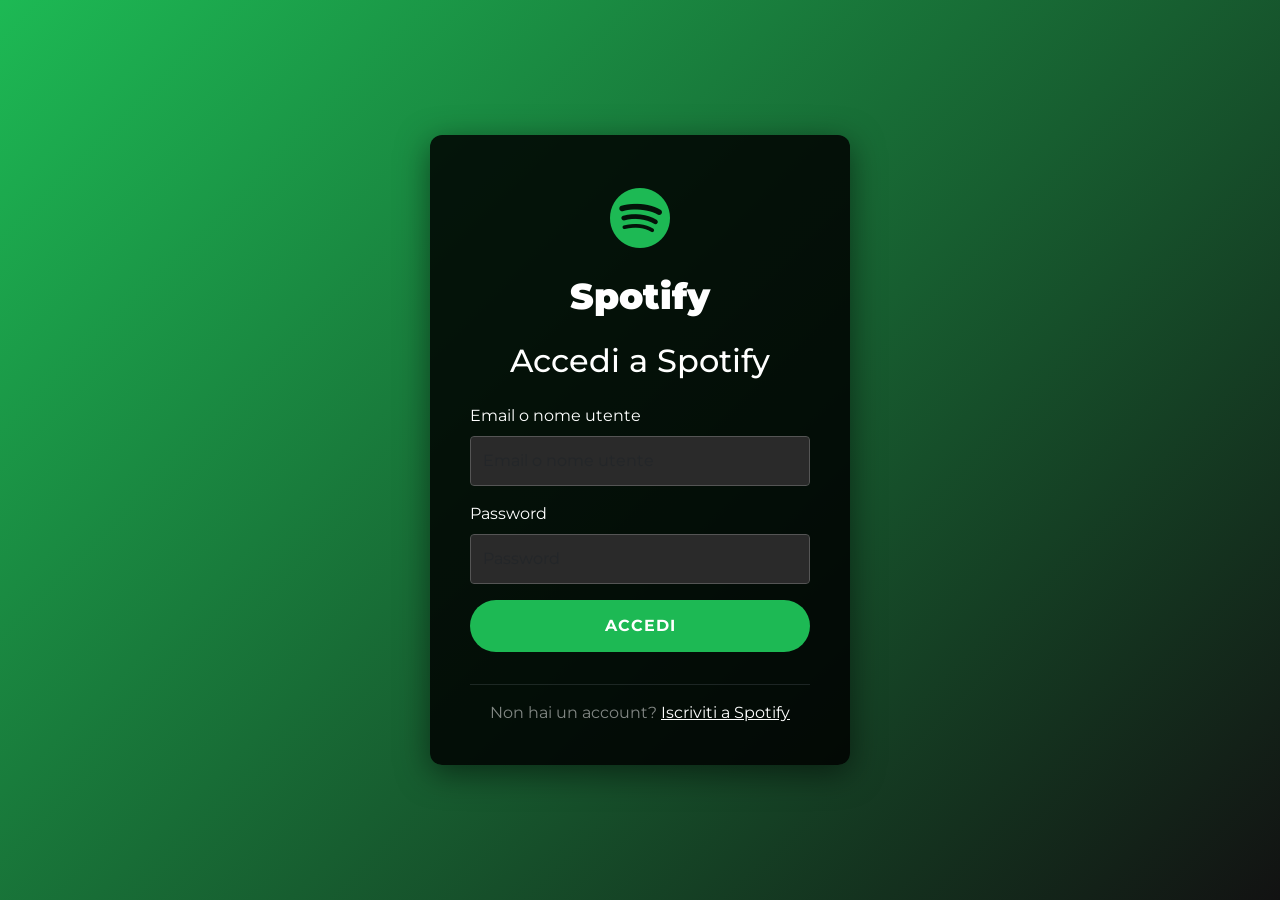
==== index.html @ 3b3cdcdb "Correzioni react" ====
<!DOCTYPE html>
<html lang="it">
<head>
    <meta charset="UTF-8">
    <meta name="viewport" content="width=device-width, initial-scale=1.0">
    <title>Spotify Clone</title>
    <!-- Bootstrap CSS -->
    <link href="https://cdn.jsdelivr.net/npm/bootstrap@5.3.2/dist/css/bootstrap.min.css" rel="stylesheet">
    <!-- Bootstrap Icons -->
    <link rel="stylesheet" href="https://cdn.jsdelivr.net/npm/bootstrap-icons@1.11.1/font/bootstrap-icons.css">
    <!-- Google Fonts -->
    <link rel="preconnect" href="https://fonts.googleapis.com">
    <link href="https://fonts.googleapis.com/css2?family=Montserrat:wght@400;500;600;700;800;900&display=swap" rel="stylesheet">
    <!-- CSS personalizzato -->
    <link rel="stylesheet" href="style.css">
</head>
<body>

    <!-- SCHERMATA DI LOGIN -->
    <div id="loginScreen" class="login-screen">
        <div class="login-box">
            <div class="text-center mb-4">
                <i class="bi bi-spotify spotify-logo"></i>
                <h1 class="login-title">Spotify</h1>
            </div>
            <h2 class="text-center text-white mb-4">Accedi a Spotify</h2>
            <form id="loginForm">
                <div class="mb-3">
                    <label class="form-label text-white">Email o nome utente</label>
                    <input type="text" class="form-control login-input" id="loginUser" placeholder="Email o nome utente">
                    <div id="loginEmailError" class="text-danger small mt-1 d-none">Inserisci un'email o un nome utente valido.</div>
                </div>
                <div class="mb-3">
                    <label class="form-label text-white">Password</label>
                    <input type="password" class="form-control login-input" id="loginPass" placeholder="Password">
                </div>
                <button type="submit" class="btn btn-spotify w-100 mb-3" id="loginSubmitBtn">ACCEDI</button>
                <hr class="text-secondary">
                <div class="text-center text-white-50">
                    Non hai un account? <a href="#" class="text-white">Iscriviti a Spotify</a>
                </div>
            </form>
        </div>
    </div>

    <!-- APP PRINCIPALE -->
    <div id="mainApp" class="app-container d-none">

        <!-- SIDEBAR -->
        <aside class="sidebar">
            <div class="logo-container" id="logoBtn" style="cursor: pointer;" title="Vai alla Home">
                <i class="bi bi-spotify"></i>
                <span>Spotify</span>
            </div>

            <nav class="main-nav">
                <a href="#" class="nav-link active" data-page="home">
                    <i class="bi bi-house-door-fill"></i>
                    <span>Home</span>
                </a>
                <a href="#" class="nav-link" data-page="search">
                    <i class="bi bi-search"></i>
                    <span>Cerca</span>
                </a>
                <a href="#" class="nav-link" data-page="library">
                    <i class="bi bi-music-note-list"></i>
                    <span>La tua libreria</span>
                </a>
            </nav>

            <div class="playlist-actions">
                <a href="#" class="nav-link" id="createPlaylistBtn">
                    <div class="action-icon"><i class="bi bi-plus-lg"></i></div>
                    <span>Crea playlist</span>
                </a>
                <a href="#" class="nav-link" data-page="liked">
                    <div class="action-icon liked-icon"><i class="bi bi-heart-fill"></i></div>
                    <span>Brani che ti piacciono</span>
                </a>
            </div>

            <hr class="sidebar-divider">

            <div class="user-playlists" id="userPlaylists">
                <!-- Playlist generate da JS -->
            </div>
        </aside>

        <!-- AREA PRINCIPALE -->
        <main class="main-content">
            <header class="top-bar">
                <div class="nav-buttons">
                    <button class="nav-btn" id="backBtn"><i class="bi bi-chevron-left"></i></button>
                    <button class="nav-btn" id="forwardBtn"><i class="bi bi-chevron-right"></i></button>
                </div>
                <div class="user-menu">
                    <button class="user-btn">
                        <i class="bi bi-person-circle"></i>
                        <span id="userName">Utente</span>
                        <i class="bi bi-caret-down-fill small"></i>
                    </button>
                </div>
            </header>

            <div class="content-area" id="contentArea">
                <!-- Contenuto dinamico -->
            </div>
        </main>

        <!-- PLAYER IN BASSO -->
        <footer class="player">
            <div class="player-left">
                <img id="playerCover" src="" alt="" class="player-cover" style="display:none;">
                <div class="player-track-info">
                    <div class="track-title" id="playerTitle">Nessun brano in riproduzione</div>
                    <div class="track-artist" id="playerArtist">--</div>
                </div>
                <button class="btn-icon ms-3" id="likeBtn"><i class="bi bi-heart"></i></button>
            </div>

            <div class="player-center">
                <div class="player-controls">
                    <button class="btn-icon" id="shuffleBtn"><i class="bi bi-shuffle"></i></button>
                    <button class="btn-icon" id="prevBtn"><i class="bi bi-skip-start-fill"></i></button>
                    <button class="btn-play" id="playBtn"><i class="bi bi-play-fill"></i></button>
                    <button class="btn-icon" id="nextBtn"><i class="bi bi-skip-end-fill"></i></button>
                    <button class="btn-icon" id="repeatBtn"><i class="bi bi-repeat"></i></button>
                </div>
                <div class="player-progress">
                    <span class="time-text" id="currentTime">0:00</span>
                    <div class="progress-bar-container" id="progressContainer">
                        <div class="progress-bar-fill" id="progressFill"></div>
                    </div>
                    <span class="time-text" id="totalTime">0:00</span>
                </div>
            </div>

            <div class="player-right">
                <button class="btn-icon"><i class="bi bi-music-note-list"></i></button>
                <button class="btn-icon"><i class="bi bi-pc-display"></i></button>
                <button class="btn-icon" id="volumeBtn"><i class="bi bi-volume-up-fill"></i></button>
                <div class="volume-bar-container" id="volumeContainer">
                    <div class="volume-bar-fill" id="volumeFill" style="width: 70%;"></div>
                </div>
            </div>
        </footer>
    </div>

    <!-- MODAL CREA PLAYLIST -->
    <div class="modal fade" id="playlistModal" tabindex="-1">
        <div class="modal-dialog modal-dialog-centered">
            <div class="modal-content bg-dark text-white">
                <div class="modal-header border-secondary">
                    <h5 class="modal-title">Crea nuova playlist</h5>
                    <button type="button" class="btn-close btn-close-white" data-bs-dismiss="modal"></button>
                </div>
                <div class="modal-body">
                    <input type="text" class="form-control login-input" id="newPlaylistName" placeholder="Nome playlist">
                </div>
                <div class="modal-footer border-secondary">
                    <button type="button" class="btn btn-outline-light" data-bs-dismiss="modal">Annulla</button>
                    <button type="button" class="btn btn-spotify" id="confirmPlaylistBtn">Crea</button>
                </div>
            </div>
        </div>
    </div>

    <!-- MODAL MODIFICA PROFILO -->
    <div class="modal fade" id="profileModal" tabindex="-1">
        <div class="modal-dialog modal-dialog-centered">
            <div class="modal-content bg-dark text-white">
                <div class="modal-header border-secondary">
                    <h5 class="modal-title">Modifica profilo</h5>
                    <button type="button" class="btn-close btn-close-white" data-bs-dismiss="modal"></button>
                </div>
                <div class="modal-body">
                    <div class="d-flex gap-3 align-items-center">
                        <div class="profile-photo-edit" id="profilePhotoEdit" onclick="document.getElementById('profilePhotoInput').click()">
                            <span id="profilePhotoPlaceholder"><i class="bi bi-camera-fill"></i></span>
                        </div>
                        <div class="flex-grow-1">
                            <label class="form-label text-white">Nome</label>
                            <input type="text" class="form-control login-input" id="editDisplayName" placeholder="Il tuo nome">
                            <small class="text-white-50 d-block mt-2">Clicca sull'immagine per caricare una foto</small>
                        </div>
                    </div>
                    <input type="file" id="profilePhotoInput" accept="image/*" style="display:none;">
                </div>
                <div class="modal-footer border-secondary">
                    <button type="button" class="btn btn-outline-light" data-bs-dismiss="modal">Annulla</button>
                    <button type="button" class="btn btn-spotify" id="saveProfileBtn">Salva</button>
                </div>
            </div>
        </div>
    </div>

    <!-- Player audio nascosto per le anteprime 30s -->
    <audio id="audioPlayer" preload="none"></audio>

    <!-- Bootstrap JS -->
    <script src="https://cdn.jsdelivr.net/npm/bootstrap@5.3.2/dist/js/bootstrap.bundle.min.js"></script>
    <!-- Utility cover SVG e formatDuration -->
    <script src="data.js"></script>
    <!-- iTunes Search API (zero configurazione) -->
    <script src="itunes-api.js"></script>
    <!-- Logica applicazione -->
    <script src="app.js"></script>
</body>
</html>
---- style.css ----
/* ============================================
   SPOTIFY CLONE - STILE TEMA SCURO
   ============================================ */

:root {
    --spotify-green: #1db954;
    --spotify-green-hover: #1ed760;
    --spotify-black: #000000;
    --spotify-dark: #121212;
    --spotify-dark-gray: #181818;
    --spotify-gray: #282828;
    --spotify-light-gray: #b3b3b3;
    --spotify-white: #ffffff;
    --sidebar-bg: #000000;
    --player-bg: #181818;
}

* {
    box-sizing: border-box;
}

body {
    margin: 0;
    padding: 0;
    font-family: 'Montserrat', -apple-system, BlinkMacSystemFont, 'Segoe UI', Roboto, sans-serif;
    background-color: var(--spotify-dark);
    color: var(--spotify-white);
    overflow: hidden;
    height: 100vh;
}

/* ============================================
   SCHERMATA LOGIN
   ============================================ */
.login-screen {
    position: fixed;
    inset: 0;
    background: linear-gradient(135deg, #1db954 0%, #121212 100%);
    display: flex;
    align-items: center;
    justify-content: center;
    z-index: 9999;
}

.login-box {
    background-color: rgba(0, 0, 0, 0.85);
    padding: 40px;
    border-radius: 12px;
    width: 100%;
    max-width: 420px;
    box-shadow: 0 8px 32px rgba(0, 0, 0, 0.5);
}

.spotify-logo {
    font-size: 60px;
    color: var(--spotify-green);
}

.login-title {
    color: var(--spotify-white);
    font-weight: 900;
    font-size: 36px;
    margin-top: 10px;
}

.login-input {
    background-color: #2a2a2a;
    border: 1px solid #555;
    color: var(--spotify-white);
    padding: 12px;
    border-radius: 4px;
}

.login-input:focus {
    background-color: #2a2a2a;
    color: var(--spotify-white);
    border-color: var(--spotify-white);
    box-shadow: none;
}

.btn-spotify {
    background-color: var(--spotify-green);
    color: var(--spotify-white);
    border: none;
    padding: 14px;
    border-radius: 500px;
    font-weight: 700;
    letter-spacing: 1px;
    transition: all 0.2s;
}

.btn-spotify:hover {
    background-color: var(--spotify-green-hover);
    transform: scale(1.04);
    color: var(--spotify-white);
}

/* ============================================
   LAYOUT APP
   ============================================ */
.app-container {
    display: grid;
    grid-template-columns: 240px 1fr;
    grid-template-rows: 1fr 90px;
    grid-template-areas:
        "sidebar main"
        "player player";
    height: 100vh;
}

/* ============================================
   SIDEBAR
   ============================================ */
.sidebar {
    grid-area: sidebar;
    background-color: var(--sidebar-bg);
    padding: 24px 12px;
    overflow-y: auto;
    display: flex;
    flex-direction: column;
}

.logo-container {
    display: flex;
    align-items: center;
    gap: 8px;
    padding: 0 12px 24px;
    color: var(--spotify-white);
    font-size: 24px;
    font-weight: 700;
}

.logo-container i {
    font-size: 36px;
    color: var(--spotify-white);
}

.main-nav, .playlist-actions {
    display: flex;
    flex-direction: column;
    gap: 4px;
    margin-bottom: 16px;
}

.nav-link {
    display: flex;
    align-items: center;
    gap: 16px;
    padding: 8px 12px;
    color: var(--spotify-light-gray);
    text-decoration: none;
    font-weight: 700;
    font-size: 14px;
    border-radius: 4px;
    transition: color 0.2s;
}

.nav-link:hover, .nav-link.active {
    color: var(--spotify-white);
}

.nav-link i {
    font-size: 22px;
}

.action-icon {
    width: 24px;
    height: 24px;
    background-color: var(--spotify-light-gray);
    color: var(--spotify-black);
    display: flex;
    align-items: center;
    justify-content: center;
    border-radius: 2px;
    font-size: 14px;
}

.nav-link:hover .action-icon {
    background-color: var(--spotify-white);
}

.liked-icon {
    background: linear-gradient(135deg, #450af5, #c4efd9);
    color: var(--spotify-white) !important;
}

.sidebar-divider {
    border-color: #282828;
    margin: 8px 12px;
}

.user-playlists {
    flex: 1;
    overflow-y: auto;
    padding: 0 12px;
}

.user-playlist-item {
    color: var(--spotify-light-gray);
    text-decoration: none;
    display: block;
    padding: 6px 0;
    font-size: 14px;
    cursor: pointer;
    transition: color 0.2s;
}

.user-playlist-item:hover {
    color: var(--spotify-white);
}

/* ============================================
   AREA PRINCIPALE
   ============================================ */
.main-content {
    grid-area: main;
    background: linear-gradient(180deg, #1f1f1f 0%, var(--spotify-dark) 300px);
    overflow-y: auto;
    position: relative;
}

.top-bar {
    position: sticky;
    top: 0;
    background-color: rgba(0, 0, 0, 0.5);
    backdrop-filter: blur(10px);
    padding: 16px 32px;
    display: flex;
    justify-content: space-between;
    align-items: center;
    z-index: 10;
}

.nav-buttons {
    display: flex;
    gap: 16px;
}

.nav-btn {
    width: 32px;
    height: 32px;
    background-color: rgba(0, 0, 0, 0.7);
    color: var(--spotify-white);
    border: none;
    border-radius: 50%;
    display: flex;
    align-items: center;
    justify-content: center;
    cursor: pointer;
}

.nav-btn:hover {
    background-color: rgba(0, 0, 0, 0.9);
}

.user-btn {
    display: flex;
    align-items: center;
    gap: 8px;
    background-color: rgba(0, 0, 0, 0.7);
    color: var(--spotify-white);
    border: none;
    padding: 4px 12px 4px 4px;
    border-radius: 500px;
    font-weight: 700;
    cursor: pointer;
}

.user-btn i:first-child {
    font-size: 28px;
}

.user-avatar-img {
    width: 28px;
    height: 28px;
    border-radius: 50%;
    object-fit: cover;
}

/* Anteprima foto nel modal profilo */
.profile-photo-edit {
    width: 100px;
    height: 100px;
    border-radius: 50%;
    background-color: var(--spotify-gray);
    display: flex;
    align-items: center;
    justify-content: center;
    cursor: pointer;
    overflow: hidden;
    flex-shrink: 0;
    background-size: cover;
    background-position: center;
    transition: filter 0.2s;
}

.profile-photo-edit:hover {
    filter: brightness(1.2);
}

.profile-photo-edit i {
    font-size: 32px;
    color: var(--spotify-light-gray);
}

.content-area {
    padding: 24px 32px;
}

/* ============================================
   SEZIONI E CARD
   ============================================ */
.section-title {
    font-size: 24px;
    font-weight: 700;
    color: var(--spotify-white);
    margin: 24px 0 16px;
}

.greeting-title {
    font-size: 32px;
    font-weight: 900;
    margin-bottom: 24px;
}

.card-grid {
    display: grid;
    grid-template-columns: repeat(auto-fill, minmax(180px, 1fr));
    gap: 24px;
}

.album-card {
    background-color: var(--spotify-dark-gray);
    padding: 16px;
    border-radius: 8px;
    transition: background-color 0.3s;
    cursor: pointer;
    position: relative;
}

.album-card:hover {
    background-color: var(--spotify-gray);
}

.album-cover {
    width: 100%;
    aspect-ratio: 1;
    object-fit: cover;
    border-radius: 4px;
    box-shadow: 0 8px 24px rgba(0, 0, 0, 0.5);
    margin-bottom: 16px;
}

.album-title {
    font-size: 16px;
    font-weight: 600;
    color: var(--spotify-white);
    margin-bottom: 4px;
    white-space: nowrap;
    overflow: hidden;
    text-overflow: ellipsis;
}

.album-description {
    font-size: 14px;
    color: var(--spotify-light-gray);
    line-height: 1.4;
    display: -webkit-box;
    -webkit-line-clamp: 2;
    -webkit-box-orient: vertical;
    overflow: hidden;
}

.play-overlay {
    position: absolute;
    bottom: 100px;
    right: 24px;
    width: 48px;
    height: 48px;
    background-color: var(--spotify-green);
    color: var(--spotify-black);
    border-radius: 50%;
    display: flex;
    align-items: center;
    justify-content: center;
    font-size: 24px;
    opacity: 0;
    transform: translateY(8px);
    transition: all 0.3s;
    box-shadow: 0 8px 16px rgba(0, 0, 0, 0.5);
}

.album-card:hover .play-overlay {
    opacity: 1;
    transform: translateY(0);
}

/* CARD QUICK-PLAY (in stile Home) */
.quick-grid {
    display: grid;
    grid-template-columns: repeat(auto-fill, minmax(280px, 1fr));
    gap: 16px;
    margin-bottom: 32px;
}

.quick-card {
    background-color: rgba(255, 255, 255, 0.08);
    border-radius: 4px;
    display: flex;
    align-items: center;
    overflow: hidden;
    cursor: pointer;
    transition: background-color 0.3s;
    position: relative;
}

.quick-card:hover {
    background-color: rgba(255, 255, 255, 0.16);
}

.quick-card img {
    width: 80px;
    height: 80px;
    object-fit: cover;
}

.quick-card-title {
    padding: 0 16px;
    font-weight: 700;
    color: var(--spotify-white);
}

.quick-card .play-overlay-quick {
    position: absolute;
    right: 16px;
    width: 40px;
    height: 40px;
    background-color: var(--spotify-green);
    color: var(--spotify-black);
    border-radius: 50%;
    display: flex;
    align-items: center;
    justify-content: center;
    opacity: 0;
    transition: opacity 0.2s;
}

.quick-card:hover .play-overlay-quick {
    opacity: 1;
}

/* ============================================
   RICERCA
   ============================================ */
.search-bar-container {
    margin-bottom: 32px;
}

.search-input {
    background-color: var(--spotify-white);
    color: var(--spotify-black);
    border: none;
    border-radius: 500px;
    padding: 12px 16px 12px 48px;
    width: 100%;
    max-width: 400px;
    font-weight: 500;
    background-image: url("data:image/svg+xml,%3Csvg xmlns='http://www.w3.org/2000/svg' fill='%23000' viewBox='0 0 16 16'%3E%3Cpath d='M11.742 10.344a6.5 6.5 0 1 0-1.397 1.398h-.001c.03.04.062.078.098.115l3.85 3.85a1 1 0 0 0 1.415-1.414l-3.85-3.85a1.007 1.007 0 0 0-.115-.1zM12 6.5a5.5 5.5 0 1 1-11 0 5.5 5.5 0 0 1 11 0z'/%3E%3C/svg%3E");
    background-repeat: no-repeat;
    background-position: 16px center;
    background-size: 20px;
}

.search-input:focus {
    outline: none;
}

.genre-grid {
    display: grid;
    grid-template-columns: repeat(auto-fill, minmax(180px, 1fr));
    gap: 24px;
}

.genre-card {
    aspect-ratio: 1;
    border-radius: 8px;
    padding: 16px;
    cursor: pointer;
    position: relative;
    overflow: hidden;
    font-size: 22px;
    font-weight: 700;
    transition: transform 0.2s;
}

.genre-card:hover {
    transform: scale(1.03);
}

/* ============================================
   TRACKLIST
   ============================================ */
.tracklist {
    margin-top: 24px;
}

.tracklist-header {
    display: grid;
    grid-template-columns: 40px 1fr 1fr 100px 60px;
    gap: 16px;
    padding: 8px 16px;
    color: var(--spotify-light-gray);
    font-size: 12px;
    text-transform: uppercase;
    letter-spacing: 1px;
    border-bottom: 1px solid #282828;
    margin-bottom: 8px;
}

.track-row {
    display: grid;
    grid-template-columns: 40px 1fr 1fr 100px 60px;
    gap: 16px;
    padding: 8px 16px;
    border-radius: 4px;
    align-items: center;
    cursor: pointer;
    transition: background-color 0.2s;
}

.track-row:hover {
    background-color: rgba(255, 255, 255, 0.1);
}

.track-row.playing .track-name {
    color: var(--spotify-green);
}

.track-number {
    color: var(--spotify-light-gray);
    font-size: 14px;
    text-align: right;
}

.track-row:hover .track-number {
    color: var(--spotify-white);
}

.track-info {
    display: flex;
    align-items: center;
    gap: 12px;
    overflow: hidden;
}

.track-info img {
    width: 40px;
    height: 40px;
    border-radius: 4px;
}

.track-info-text {
    overflow: hidden;
}

.track-name {
    color: var(--spotify-white);
    font-size: 16px;
    white-space: nowrap;
    overflow: hidden;
    text-overflow: ellipsis;
}

.track-artist-small {
    color: var(--spotify-light-gray);
    font-size: 14px;
}

.track-album, .track-duration {
    color: var(--spotify-light-gray);
    font-size: 14px;
    white-space: nowrap;
    overflow: hidden;
    text-overflow: ellipsis;
}

.track-duration {
    text-align: right;
}

/* HEADER PLAYLIST/ALBUM */
.playlist-header {
    display: flex;
    gap: 24px;
    padding: 24px 0;
    align-items: flex-end;
}

.playlist-cover-large {
    width: 232px;
    height: 232px;
    border-radius: 4px;
    box-shadow: 0 8px 24px rgba(0, 0, 0, 0.6);
    object-fit: cover;
}

.playlist-header-info {
    flex: 1;
}

.playlist-type {
    font-size: 12px;
    text-transform: uppercase;
    font-weight: 700;
    margin-bottom: 8px;
}

.playlist-name-large {
    font-size: 72px;
    font-weight: 900;
    line-height: 1;
    margin-bottom: 24px;
}

.playlist-meta {
    color: var(--spotify-light-gray);
    font-size: 14px;
}

.playlist-actions-row {
    display: flex;
    align-items: center;
    gap: 24px;
    padding: 24px 0;
}

.btn-play-large {
    width: 56px;
    height: 56px;
    background-color: var(--spotify-green);
    color: var(--spotify-black);
    border: none;
    border-radius: 50%;
    font-size: 28px;
    display: flex;
    align-items: center;
    justify-content: center;
    cursor: pointer;
    transition: all 0.2s;
}

.btn-play-large:hover {
    transform: scale(1.05);
    background-color: var(--spotify-green-hover);
}

/* ============================================
   PLAYER IN BASSO
   ============================================ */
.player {
    grid-area: player;
    background-color: var(--player-bg);
    border-top: 1px solid #282828;
    display: grid;
    grid-template-columns: 30% 40% 30%;
    align-items: center;
    padding: 0 16px;
}

.player-left {
    display: flex;
    align-items: center;
    gap: 12px;
}

.player-cover {
    width: 56px;
    height: 56px;
    border-radius: 4px;
}

.player-track-info {
    overflow: hidden;
}

.track-title {
    color: var(--spotify-white);
    font-size: 14px;
    font-weight: 500;
    white-space: nowrap;
    overflow: hidden;
    text-overflow: ellipsis;
}

.track-artist {
    color: var(--spotify-light-gray);
    font-size: 11px;
    white-space: nowrap;
    overflow: hidden;
    text-overflow: ellipsis;
}

.player-center {
    display: flex;
    flex-direction: column;
    align-items: center;
    gap: 8px;
}

.player-controls {
    display: flex;
    align-items: center;
    gap: 20px;
}

.btn-icon {
    background: transparent;
    border: none;
    color: var(--spotify-light-gray);
    font-size: 16px;
    cursor: pointer;
    padding: 4px;
    transition: color 0.2s;
}

.btn-icon:hover {
    color: var(--spotify-white);
}

.btn-icon.active {
    color: var(--spotify-green);
}

.btn-play {
    width: 32px;
    height: 32px;
    background-color: var(--spotify-white);
    color: var(--spotify-black);
    border: none;
    border-radius: 50%;
    font-size: 18px;
    display: flex;
    align-items: center;
    justify-content: center;
    cursor: pointer;
    transition: transform 0.2s;
}

.btn-play:hover {
    transform: scale(1.06);
}

.player-progress {
    display: flex;
    align-items: center;
    gap: 8px;
    width: 100%;
    max-width: 600px;
}

.time-text {
    color: var(--spotify-light-gray);
    font-size: 11px;
    min-width: 35px;
    text-align: center;
}

.progress-bar-container {
    flex: 1;
    height: 4px;
    background-color: #4f4f4f;
    border-radius: 2px;
    cursor: pointer;
    position: relative;
    overflow: hidden;
}

.progress-bar-fill {
    height: 100%;
    background-color: var(--spotify-light-gray);
    border-radius: 2px;
    width: 0%;
    transition: width 0.1s linear;
}

.progress-bar-container:hover .progress-bar-fill {
    background-color: var(--spotify-green);
}

.player-right {
    display: flex;
    justify-content: flex-end;
    align-items: center;
    gap: 12px;
}

.volume-bar-container {
    width: 100px;
    height: 4px;
    background-color: #4f4f4f;
    border-radius: 2px;
    cursor: pointer;
    overflow: hidden;
}

.volume-bar-fill {
    height: 100%;
    background-color: var(--spotify-light-gray);
    border-radius: 2px;
}

.volume-bar-container:hover .volume-bar-fill {
    background-color: var(--spotify-green);
}

/* ============================================
   LOADING STATE
   ============================================ */
.spinner-border.text-success {
    color: var(--spotify-green) !important;
}

/* ============================================
   SCROLLBAR
   ============================================ */
::-webkit-scrollbar {
    width: 12px;
}

::-webkit-scrollbar-track {
    background: transparent;
}

::-webkit-scrollbar-thumb {
    background: #535353;
    border-radius: 6px;
    border: 3px solid var(--spotify-dark);
}

::-webkit-scrollbar-thumb:hover {
    background: #b3b3b3;
}

/* ============================================
   RESPONSIVE
   ============================================ */
@media (max-width: 768px) {
    .app-container {
        grid-template-columns: 80px 1fr;
    }
    .nav-link span, .logo-container span, .user-playlists {
        display: none;
    }
    .playlist-name-large {
        font-size: 40px;
    }
    .playlist-header {
        flex-direction: column;
        align-items: center;
        text-align: center;
    }
    .player-left, .player-right {
        gap: 4px;
    }
    .volume-bar-container {
        width: 60px;
    }
    .track-album {
        display: none;
    }
    .tracklist-header, .track-row {
        grid-template-columns: 40px 1fr 60px;
    }
    .tracklist-header > :nth-child(3),
    .track-row > :nth-child(3) {
        display: none;
    }
}
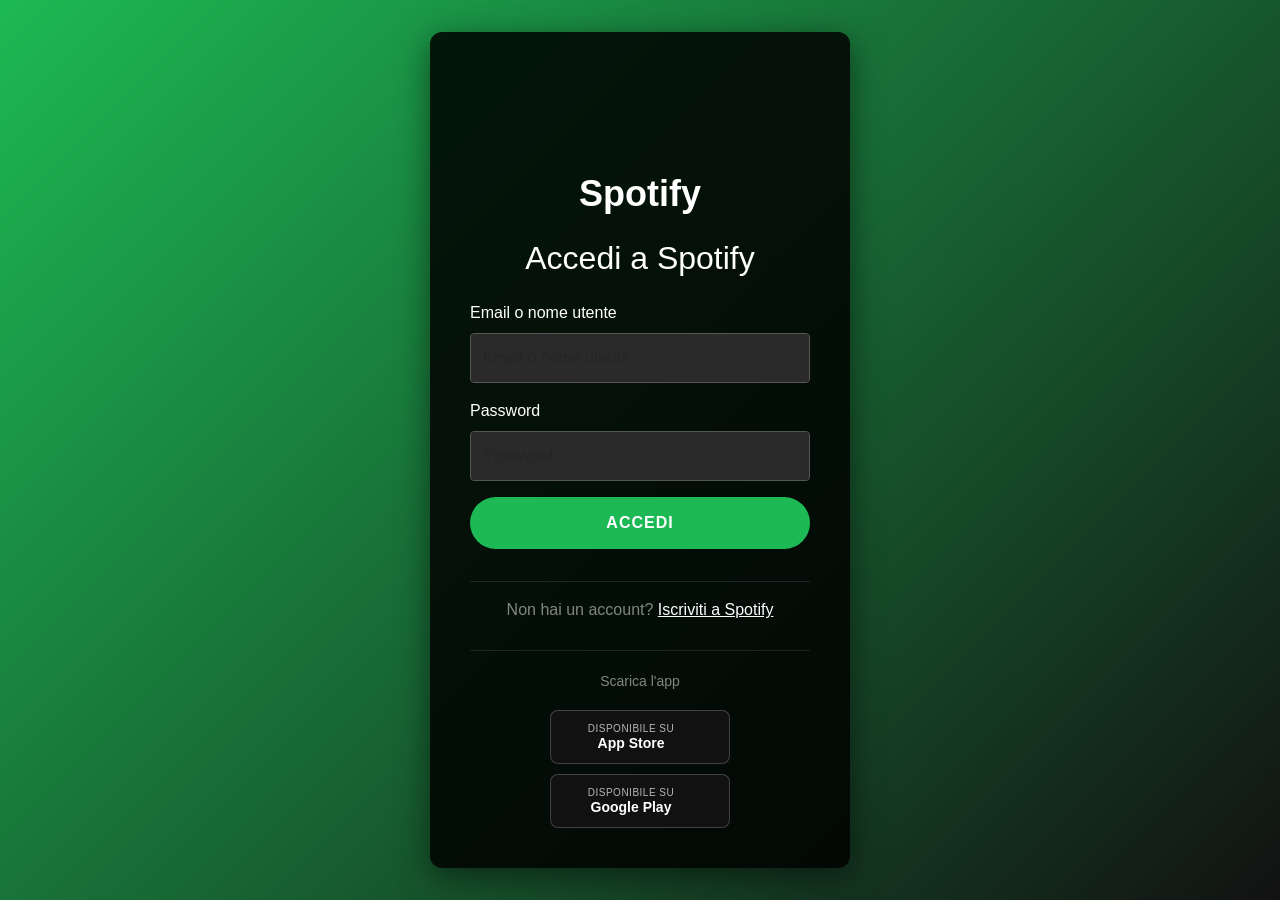
==== commit e64b31fc: "Aggiunto index.html: entry point per GitHub Pages (redirect a login.html)" ====
--- a/index.html
+++ b/index.html
@@ -1,209 +1,17 @@
 <!DOCTYPE html>
 <html lang="it">
-<head>
-    <meta charset="UTF-8">
-    <meta name="viewport" content="width=device-width, initial-scale=1.0">
-    <title>Spotify Clone</title>
-    <!-- Bootstrap CSS -->
-    <link href="https://cdn.jsdelivr.net/npm/bootstrap@5.3.2/dist/css/bootstrap.min.css" rel="stylesheet">
-    <!-- Bootstrap Icons -->
-    <link rel="stylesheet" href="https://cdn.jsdelivr.net/npm/bootstrap-icons@1.11.1/font/bootstrap-icons.css">
-    <!-- Google Fonts -->
-    <link rel="preconnect" href="https://fonts.googleapis.com">
-    <link href="https://fonts.googleapis.com/css2?family=Montserrat:wght@400;500;600;700;800;900&display=swap" rel="stylesheet">
-    <!-- CSS personalizzato -->
-    <link rel="stylesheet" href="style.css">
-</head>
-<body>
-
-    <!-- SCHERMATA DI LOGIN -->
-    <div id="loginScreen" class="login-screen">
-        <div class="login-box">
-            <div class="text-center mb-4">
-                <i class="bi bi-spotify spotify-logo"></i>
-                <h1 class="login-title">Spotify</h1>
-            </div>
-            <h2 class="text-center text-white mb-4">Accedi a Spotify</h2>
-            <form id="loginForm">
-                <div class="mb-3">
-                    <label class="form-label text-white">Email o nome utente</label>
-                    <input type="text" class="form-control login-input" id="loginUser" placeholder="Email o nome utente">
-                    <div id="loginEmailError" class="text-danger small mt-1 d-none">Inserisci un'email o un nome utente valido.</div>
-                </div>
-                <div class="mb-3">
-                    <label class="form-label text-white">Password</label>
-                    <input type="password" class="form-control login-input" id="loginPass" placeholder="Password">
-                </div>
-                <button type="submit" class="btn btn-spotify w-100 mb-3" id="loginSubmitBtn">ACCEDI</button>
-                <hr class="text-secondary">
-                <div class="text-center text-white-50">
-                    Non hai un account? <a href="#" class="text-white">Iscriviti a Spotify</a>
-                </div>
-            </form>
-        </div>
-    </div>
-
-    <!-- APP PRINCIPALE -->
-    <div id="mainApp" class="app-container d-none">
-
-        <!-- SIDEBAR -->
-        <aside class="sidebar">
-            <div class="logo-container" id="logoBtn" style="cursor: pointer;" title="Vai alla Home">
-                <i class="bi bi-spotify"></i>
-                <span>Spotify</span>
-            </div>
-
-            <nav class="main-nav">
-                <a href="#" class="nav-link active" data-page="home">
-                    <i class="bi bi-house-door-fill"></i>
-                    <span>Home</span>
-                </a>
-                <a href="#" class="nav-link" data-page="search">
-                    <i class="bi bi-search"></i>
-                    <span>Cerca</span>
-                </a>
-                <a href="#" class="nav-link" data-page="library">
-                    <i class="bi bi-music-note-list"></i>
-                    <span>La tua libreria</span>
-                </a>
-            </nav>
-
-            <div class="playlist-actions">
-                <a href="#" class="nav-link" id="createPlaylistBtn">
-                    <div class="action-icon"><i class="bi bi-plus-lg"></i></div>
-                    <span>Crea playlist</span>
-                </a>
-                <a href="#" class="nav-link" data-page="liked">
-                    <div class="action-icon liked-icon"><i class="bi bi-heart-fill"></i></div>
-                    <span>Brani che ti piacciono</span>
-                </a>
-            </div>
-
-            <hr class="sidebar-divider">
-
-            <div class="user-playlists" id="userPlaylists">
-                <!-- Playlist generate da JS -->
-            </div>
-        </aside>
-
-        <!-- AREA PRINCIPALE -->
-        <main class="main-content">
-            <header class="top-bar">
-                <div class="nav-buttons">
-                    <button class="nav-btn" id="backBtn"><i class="bi bi-chevron-left"></i></button>
-                    <button class="nav-btn" id="forwardBtn"><i class="bi bi-chevron-right"></i></button>
-                </div>
-                <div class="user-menu">
-                    <button class="user-btn">
-                        <i class="bi bi-person-circle"></i>
-                        <span id="userName">Utente</span>
-                        <i class="bi bi-caret-down-fill small"></i>
-                    </button>
-                </div>
-            </header>
-
-            <div class="content-area" id="contentArea">
-                <!-- Contenuto dinamico -->
-            </div>
-        </main>
-
-        <!-- PLAYER IN BASSO -->
-        <footer class="player">
-            <div class="player-left">
-                <img id="playerCover" src="" alt="" class="player-cover" style="display:none;">
-                <div class="player-track-info">
-                    <div class="track-title" id="playerTitle">Nessun brano in riproduzione</div>
-                    <div class="track-artist" id="playerArtist">--</div>
-                </div>
-                <button class="btn-icon ms-3" id="likeBtn"><i class="bi bi-heart"></i></button>
-            </div>
-
-            <div class="player-center">
-                <div class="player-controls">
-                    <button class="btn-icon" id="shuffleBtn"><i class="bi bi-shuffle"></i></button>
-                    <button class="btn-icon" id="prevBtn"><i class="bi bi-skip-start-fill"></i></button>
-                    <button class="btn-play" id="playBtn"><i class="bi bi-play-fill"></i></button>
-                    <button class="btn-icon" id="nextBtn"><i class="bi bi-skip-end-fill"></i></button>
-                    <button class="btn-icon" id="repeatBtn"><i class="bi bi-repeat"></i></button>
-                </div>
-                <div class="player-progress">
-                    <span class="time-text" id="currentTime">0:00</span>
-                    <div class="progress-bar-container" id="progressContainer">
-                        <div class="progress-bar-fill" id="progressFill"></div>
-                    </div>
-                    <span class="time-text" id="totalTime">0:00</span>
-                </div>
-            </div>
-
-            <div class="player-right">
-                <button class="btn-icon"><i class="bi bi-music-note-list"></i></button>
-                <button class="btn-icon"><i class="bi bi-pc-display"></i></button>
-                <button class="btn-icon" id="volumeBtn"><i class="bi bi-volume-up-fill"></i></button>
-                <div class="volume-bar-container" id="volumeContainer">
-                    <div class="volume-bar-fill" id="volumeFill" style="width: 70%;"></div>
-                </div>
-            </div>
-        </footer>
-    </div>
-
-    <!-- MODAL CREA PLAYLIST -->
-    <div class="modal fade" id="playlistModal" tabindex="-1">
-        <div class="modal-dialog modal-dialog-centered">
-            <div class="modal-content bg-dark text-white">
-                <div class="modal-header border-secondary">
-                    <h5 class="modal-title">Crea nuova playlist</h5>
-                    <button type="button" class="btn-close btn-close-white" data-bs-dismiss="modal"></button>
-                </div>
-                <div class="modal-body">
-                    <input type="text" class="form-control login-input" id="newPlaylistName" placeholder="Nome playlist">
-                </div>
-                <div class="modal-footer border-secondary">
-                    <button type="button" class="btn btn-outline-light" data-bs-dismiss="modal">Annulla</button>
-                    <button type="button" class="btn btn-spotify" id="confirmPlaylistBtn">Crea</button>
-                </div>
-            </div>
-        </div>
-    </div>
-
-    <!-- MODAL MODIFICA PROFILO -->
-    <div class="modal fade" id="profileModal" tabindex="-1">
-        <div class="modal-dialog modal-dialog-centered">
-            <div class="modal-content bg-dark text-white">
-                <div class="modal-header border-secondary">
-                    <h5 class="modal-title">Modifica profilo</h5>
-                    <button type="button" class="btn-close btn-close-white" data-bs-dismiss="modal"></button>
-                </div>
-                <div class="modal-body">
-                    <div class="d-flex gap-3 align-items-center">
-                        <div class="profile-photo-edit" id="profilePhotoEdit" onclick="document.getElementById('profilePhotoInput').click()">
-                            <span id="profilePhotoPlaceholder"><i class="bi bi-camera-fill"></i></span>
-                        </div>
-                        <div class="flex-grow-1">
-                            <label class="form-label text-white">Nome</label>
-                            <input type="text" class="form-control login-input" id="editDisplayName" placeholder="Il tuo nome">
-                            <small class="text-white-50 d-block mt-2">Clicca sull'immagine per caricare una foto</small>
-                        </div>
-                    </div>
-                    <input type="file" id="profilePhotoInput" accept="image/*" style="display:none;">
-                </div>
-                <div class="modal-footer border-secondary">
-                    <button type="button" class="btn btn-outline-light" data-bs-dismiss="modal">Annulla</button>
-                    <button type="button" class="btn btn-spotify" id="saveProfileBtn">Salva</button>
-                </div>
-            </div>
-        </div>
-    </div>
-
-    <!-- Player audio nascosto per le anteprime 30s -->
-    <audio id="audioPlayer" preload="none"></audio>
-
-    <!-- Bootstrap JS -->
-    <script src="https://cdn.jsdelivr.net/npm/bootstrap@5.3.2/dist/js/bootstrap.bundle.min.js"></script>
-    <!-- Utility cover SVG e formatDuration -->
-    <script src="data.js"></script>
-    <!-- iTunes Search API (zero configurazione) -->
-    <script src="itunes-api.js"></script>
-    <!-- Logica applicazione -->
-    <script src="app.js"></script>
-</body>
+  <head>
+    <meta charset="UTF-8" />
+    <!--
+      Entry point per GitHub Pages: senza index.html, Pages mostra il README.
+      Reindirizza subito a login.html (vera pagina iniziale dell'app).
+      Il meta refresh funziona anche con JavaScript disabilitato.
+    -->
+    <meta http-equiv="refresh" content="0; url=login.html" />
+    <title>Caricamento…</title>
+  </head>
+  <body>
+    <!-- Fallback nel caso il refresh automatico non scatti -->
+    <p>Reindirizzamento in corso… <a href="login.html">Apri l'app</a></p>
+  </body>
 </html>
